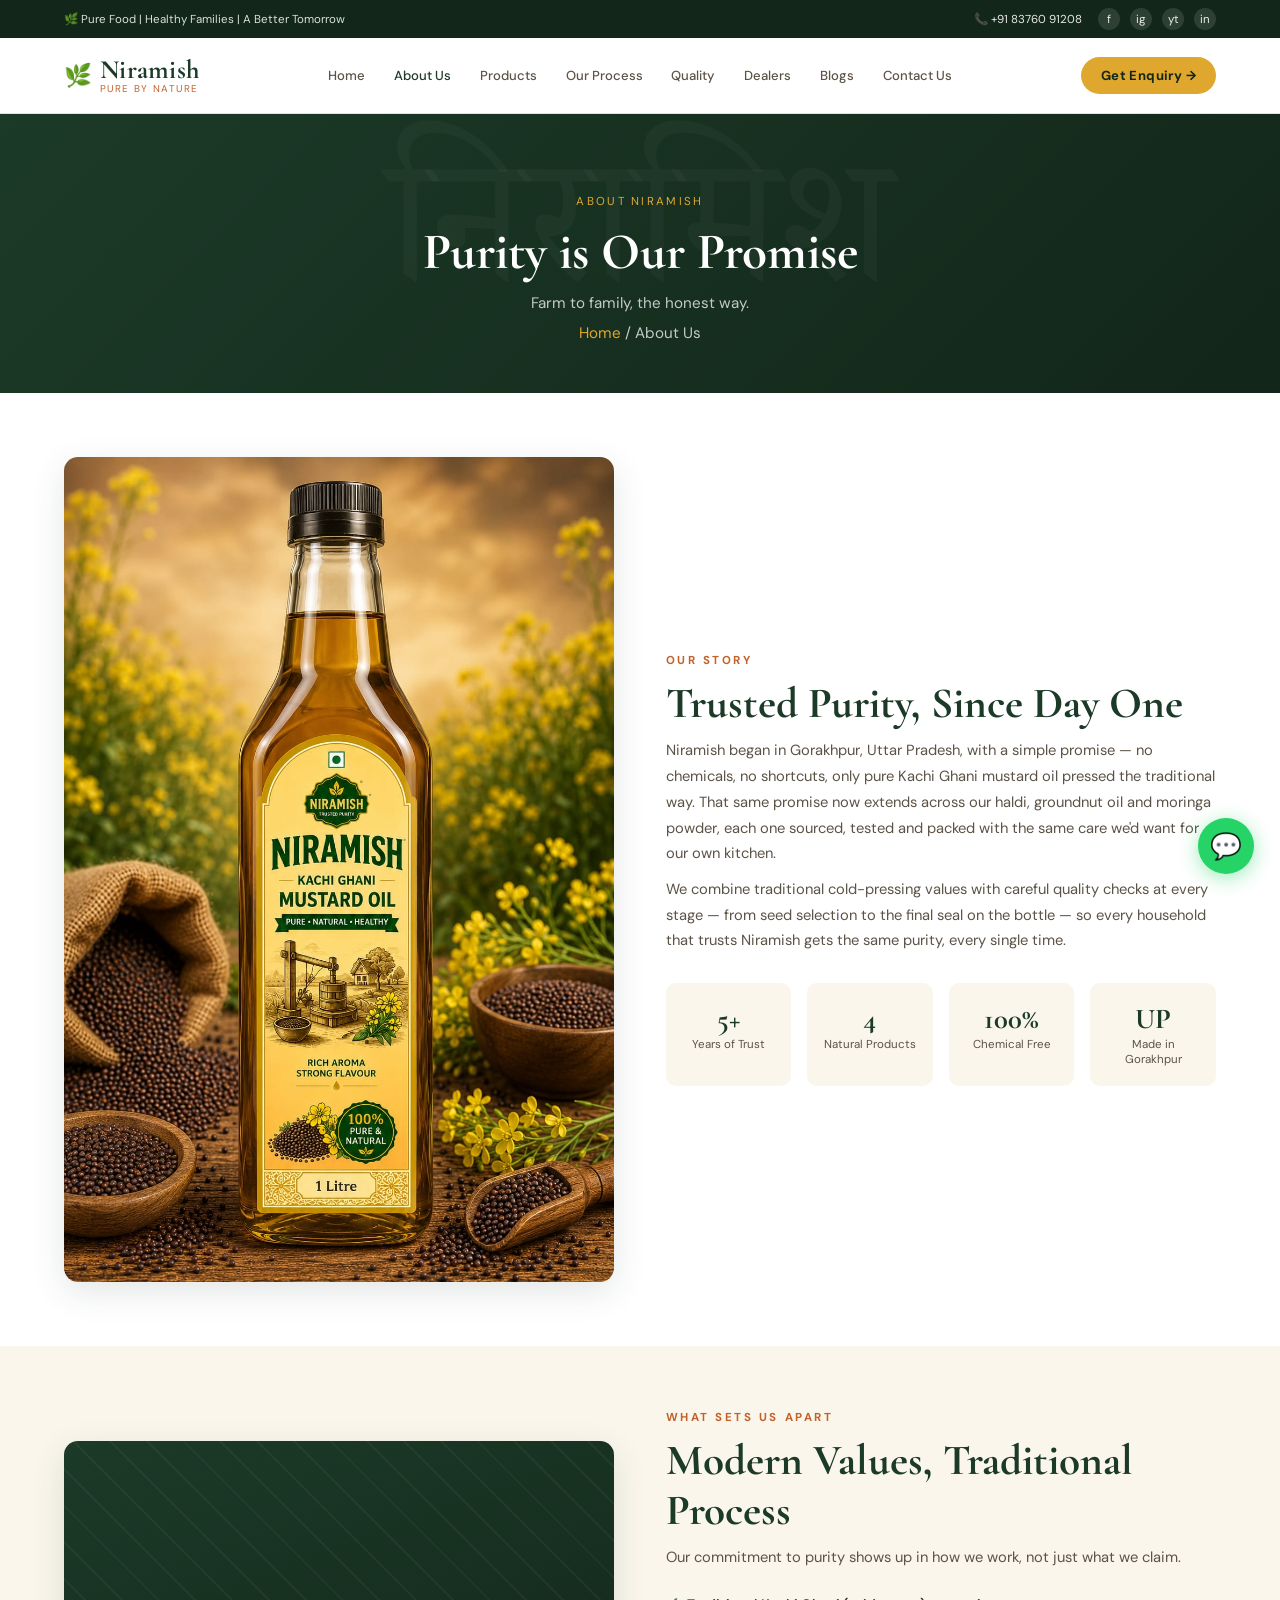
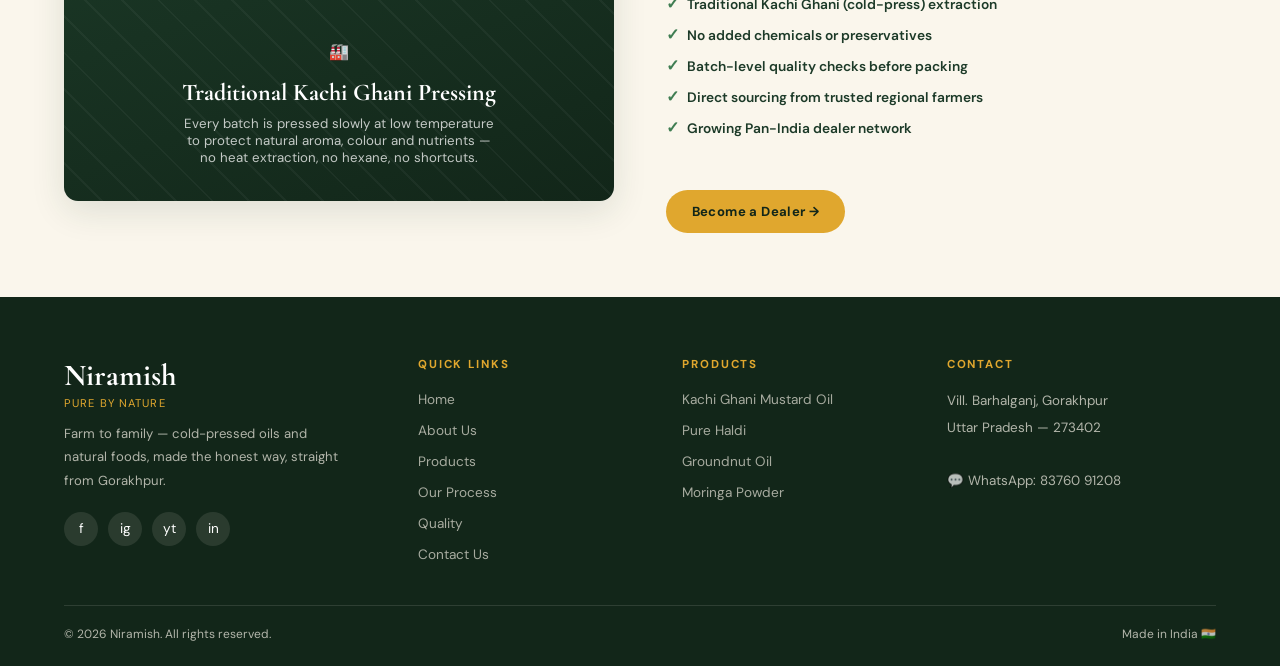
==== about.html @ 28f4dc66 "Upgrade certification badges to seal-style shapes FSSAI (shield), AGMARK (hexagon), ISO (rounded tag" ====
<!DOCTYPE html>
<html lang="en">
<head>
<meta charset="UTF-8"/>
<meta name="viewport" content="width=device-width, initial-scale=1.0"/>
<meta name="color-scheme" content="light"/>
<script>if('scrollRestoration' in history){history.scrollRestoration='manual';}window.scrollTo(0,0);</script>
<title>About Us — Niramish</title>
<meta name="description" content="The story behind Niramish — cold-pressed mustard oil and natural foods made in Gorakhpur, Uttar Pradesh."/>
<link rel="preconnect" href="https://fonts.googleapis.com"/>
<link rel="preconnect" href="https://fonts.gstatic.com" crossorigin/>
<link href="https://fonts.googleapis.com/css2?family=Cormorant+Garamond:ital,wght@0,400;0,600;0,700;1,400&family=DM+Sans:wght@300;400;500;700&family=Noto+Serif+Devanagari:wght@400;600;700&display=swap" rel="stylesheet"/>
<link rel="stylesheet" href="css/style.css"/>

<script src="js/app.js"></script>
</head>
<body>
<div class="topbar">
  <div class="container">
    <div class="topbar-left">
      <span>🌿 Pure Food&nbsp;|&nbsp;Healthy Families&nbsp;|&nbsp;A Better Tomorrow</span>
    </div>
    <div class="topbar-right">
      <a href="https://wa.me/918376091208" target="_blank" rel="noopener">📞 +91 83760 91208</a>
      <div class="topbar-social">
        <a href="#" aria-label="Facebook">f</a>
        <a href="#" aria-label="Instagram">ig</a>
        <a href="#" aria-label="YouTube">yt</a>
        <a href="#" aria-label="LinkedIn">in</a>
      </div>
    </div>
  </div>
</div>

<nav class="nav">
  <div class="container">
    <a href="index.html" class="nav-brand">
      <span class="leaf-icon">🌿</span>
      <div class="nav-brand-text">
        <span class="brand-en en">Niramish</span>
        <span class="brand-tag">Pure by Nature</span>
      </div>
    </a>
    <div class="nav-links">
      <a href="index.html" data-nav="home">Home</a>
      <a href="about.html" data-nav="about" class="active">About Us</a>
      <a href="products.html" data-nav="products">Products</a>
      <a href="process.html" data-nav="process">Our Process</a>
      <a href="quality.html" data-nav="quality">Quality</a>
      <a href="contact.html?tab=dealer" data-nav="dealers">Dealers</a>
      <a href="#" onclick="showToast('Blog coming soon!');return false;">Blogs</a>
      <a href="contact.html" data-nav="contact">Contact Us</a>
    </div>
    <div class="nav-right">
      <a href="contact.html" class="btn-primary" style="padding:10px 20px">Get Enquiry →</a>
      <button class="hamburger" id="hamburgerBtn" aria-label="Menu"><span></span><span></span><span></span></button>
    </div>
  </div>
</nav>

<div class="menu-overlay" id="menuOverlay"></div>
<div class="mobile-menu" id="mobileMenu">
  <div class="mobile-menu-top">
    <a href="index.html" class="nav-brand">
      <span class="leaf-icon">🌿</span>
      <div class="nav-brand-text">
        <span class="brand-en en">Niramish</span>
        <span class="brand-tag">Pure by Nature</span>
      </div>
    </a>
    <button class="mobile-menu-close" id="menuCloseBtn" aria-label="Close">✕</button>
  </div>
  <nav>
    <a class="m-link" href="index.html" data-nav="home">🏠 Home</a>
    <a class="m-link active" href="about.html" data-nav="about">🌱 About Us</a>
    <a class="m-link" href="products.html" data-nav="products">🛍️ Products</a>
    <a class="m-link" href="process.html" data-nav="process">⚙️ Our Process</a>
    <a class="m-link" href="quality.html" data-nav="quality">🛡️ Quality</a>
    <a class="m-link" href="contact.html?tab=dealer" data-nav="dealers">🤝 Dealers</a>
    <a class="m-link" href="#" data-nav="blogs" onclick="showToast('Blog coming soon!');return false;">📰 Blogs</a>
    <a class="m-link" href="contact.html" data-nav="contact">📞 Contact Us</a>
  </nav>
  <a href="contact.html" class="btn-primary m-cta btn-block">Get Enquiry →</a>
  <div class="m-social">
    <a href="#" aria-label="Facebook">f</a>
    <a href="#" aria-label="Instagram">ig</a>
    <a href="#" aria-label="YouTube">yt</a>
    <a href="#" aria-label="LinkedIn">in</a>
  </div>
</div>


<div class="page-header">
  <div class="container">
    <p class="eyebrow">About Niramish</p>
    <h1 class="en">Purity is Our Promise</h1>
    <p>Farm to family, the honest way.</p>
    <p class="breadcrumb"><a href="index.html">Home</a> / About Us</p>
  </div>
</div>

<section class="sec">
  <div class="container about-layout">
    <div class="about-visual">
      <img src="img/mustard1.jpg" alt="Niramish mustard oil, cold-pressed in a mustard field"/>
    </div>
    <div>
      <p class="sec-eyebrow">Our Story</p>
      <h2 class="sec-title">Trusted Purity, Since Day One</h2>
      <p class="sec-desc">Niramish began in Gorakhpur, Uttar Pradesh, with a simple promise — no chemicals, no shortcuts, only pure Kachi Ghani mustard oil pressed the traditional way. That same promise now extends across our haldi, groundnut oil and moringa powder, each one sourced, tested and packed with the same care we'd want for our own kitchen.</p>
      <p class="sec-desc">We combine traditional cold-pressing values with careful quality checks at every stage — from seed selection to the final seal on the bottle — so every household that trusts Niramish gets the same purity, every single time.</p>
      <div class="about-stats">
        <div class="stat-card"><div class="num en">5+</div><div class="lbl">Years of Trust</div></div>
        <div class="stat-card"><div class="num en">4</div><div class="lbl">Natural Products</div></div>
        <div class="stat-card"><div class="num en">100%</div><div class="lbl">Chemical Free</div></div>
        <div class="stat-card"><div class="num en">UP</div><div class="lbl">Made in Gorakhpur</div></div>
      </div>
    </div>
  </div>
</section>

<section class="sec" style="background:var(--warm)">
  <div class="container about-layout">
    <div class="facility-panel">
      <div class="fp-icon">🏭</div>
      <h3 class="en">Traditional Kachi Ghani Pressing</h3>
      <p>Every batch is pressed slowly at low temperature to protect natural aroma, colour and nutrients — no heat extraction, no hexane, no shortcuts.</p>
    </div>
    <div>
      <p class="sec-eyebrow">What Sets Us Apart</p>
      <h2 class="sec-title">Modern Values, Traditional Process</h2>
      <p class="sec-desc" style="margin-bottom:1.4rem">Our commitment to purity shows up in how we work, not just what we claim.</p>
      <div class="pd-features" style="grid-template-columns:1fr">
        <div class="pd-feature"><span class="tick">✓</span> Traditional Kachi Ghani (cold-press) extraction</div>
        <div class="pd-feature"><span class="tick">✓</span> No added chemicals or preservatives</div>
        <div class="pd-feature"><span class="tick">✓</span> Batch-level quality checks before packing</div>
        <div class="pd-feature"><span class="tick">✓</span> Direct sourcing from trusted regional farmers</div>
        <div class="pd-feature"><span class="tick">✓</span> Growing Pan-India dealer network</div>
      </div>
      <a href="contact.html?tab=dealer" class="btn-primary" style="margin-top:1.8rem">Become a Dealer →</a>
    </div>
  </div>
</section>

<footer>
  <div class="container">
    <div class="footer-top">
      <div>
        <div class="foot-brand-en en">Niramish</div>
        <div class="foot-brand-tag">Pure by Nature</div>
        <p class="foot-tagline">Farm to family — cold-pressed oils and natural foods, made the honest way, straight from Gorakhpur.</p>
        <div class="foot-social">
          <a href="#" aria-label="Facebook">f</a>
          <a href="#" aria-label="Instagram">ig</a>
          <a href="#" aria-label="YouTube">yt</a>
          <a href="#" aria-label="LinkedIn">in</a>
        </div>
      </div>
      <div class="foot-col">
        <h4>Quick Links</h4>
        <ul>
          <li><a href="index.html">Home</a></li>
          <li><a href="about.html">About Us</a></li>
          <li><a href="products.html">Products</a></li>
          <li><a href="process.html">Our Process</a></li>
          <li><a href="quality.html">Quality</a></li>
          <li><a href="contact.html">Contact Us</a></li>
        </ul>
      </div>
      <div class="foot-col">
        <h4>Products</h4>
        <ul>
          <li><a href="product.html?id=mustard-oil">Kachi Ghani Mustard Oil</a></li>
          <li><a href="product.html?id=haldi">Pure Haldi</a></li>
          <li><a href="product.html?id=groundnut-oil">Groundnut Oil</a></li>
          <li><a href="product.html?id=moringa">Moringa Powder</a></li>
        </ul>
      </div>
      <div class="foot-col">
        <h4>Contact</h4>
        <div class="foot-contact">
          Vill. Barhalganj, Gorakhpur<br/>Uttar Pradesh — 273402<br/><br/>
          <a href="https://wa.me/918376091208" target="_blank" rel="noopener">💬 WhatsApp: 83760 91208</a>
        </div>
      </div>
    </div>
    <div class="footer-bottom">
      <span>© 2026 Niramish. All rights reserved.</span>
      <span>Made in India 🇮🇳</span>
    </div>
  </div>
</footer>
<a href="https://wa.me/918376091208" class="wa-btn" target="_blank" rel="noopener" aria-label="Chat on WhatsApp">💬</a>


</body>
</html>
---- css/style.css ----
/* ═══════════════════════════════════════════
   NIRAMISH v2 — SHARED STYLES
═══════════════════════════════════════════ */
*{margin:0;padding:0;box-sizing:border-box}
:root{
  color-scheme:light;
  --forest:#1c3a28;
  --forest-dark:#122619;
  --leaf:#3f7d52;
  --gold:#e0a72e;
  --amber:#fdf8f0;
  --terracotta:#c1622b;
  --cream:#fdf8f0;
  --warm:#faf6ec;
  --bark:#5c5347;
  --mist:#e9e2d2;
  --white:#ffffff;
  --radius:6px;
  --shadow:0 10px 34px rgba(28,58,40,.12);
  --transition:all .25s ease;
}
html{scroll-behavior:smooth;font-size:16px}
body{font-family:'DM Sans',sans-serif;background:var(--white);color:var(--forest);overflow-x:hidden;-webkit-text-size-adjust:100%}
img{display:block;max-width:100%}
a{text-decoration:none;color:inherit}
ul{list-style:none}
button{cursor:pointer;font-family:inherit;border:none;background:none}
.en{font-family:'Cormorant Garamond',serif}
.hi{font-family:'Noto Serif Devanagari',serif}
.container{max-width:1280px;margin:0 auto;padding:0 5vw}

/* ── BUTTONS ───────────────────────────── */
.btn-primary{display:inline-flex;align-items:center;gap:8px;background:var(--gold);color:var(--forest-dark);padding:13px 26px;font-size:.82rem;font-weight:700;letter-spacing:.03em;border-radius:50px;transition:var(--transition);border:none;cursor:pointer;white-space:nowrap}
.btn-primary:hover{background:#c8901f;transform:translateY(-1px)}
.btn-outline{display:inline-flex;align-items:center;gap:8px;border:1.5px solid var(--forest);color:var(--forest);padding:12px 24px;font-size:.82rem;font-weight:600;letter-spacing:.03em;border-radius:50px;transition:var(--transition);background:none;cursor:pointer}
.btn-outline:hover{background:var(--forest);color:var(--amber)}
.btn-outline.light{border-color:rgba(255,255,255,.6);color:#fff}
.btn-outline.light:hover{background:#fff;color:var(--forest)}
.btn-block{width:100%;justify-content:center;text-align:center}

/* ── TOP BAR ───────────────────────────── */
.topbar{background:var(--forest-dark);color:rgba(255,255,255,.85);font-size:.72rem;padding:8px 0}
.topbar .container{display:flex;justify-content:space-between;align-items:center;flex-wrap:wrap;gap:6px}
.topbar-left{display:flex;gap:18px;flex-wrap:wrap}
.topbar-right{display:flex;align-items:center;gap:16px}
.topbar-right a{display:flex;align-items:center;gap:5px;color:rgba(255,255,255,.9)}
.topbar-social{display:flex;gap:10px}
.topbar-social a{width:22px;height:22px;border-radius:50%;background:rgba(255,255,255,.12);display:flex;align-items:center;justify-content:center;font-size:.72rem}

/* ── NAV ───────────────────────────────── */
.nav{position:sticky;top:0;z-index:200;background:rgba(255,255,255,.97);backdrop-filter:blur(14px);border-bottom:1px solid var(--mist);height:76px;display:flex;align-items:center}
.nav .container{display:flex;align-items:center;justify-content:space-between;width:100%}
.nav-brand{display:flex;align-items:center;gap:8px}
.nav-brand .leaf-icon{font-size:1.4rem}
.nav-brand-text{display:flex;flex-direction:column;line-height:1}
.nav-brand .brand-en{font-family:'Cormorant Garamond',serif;font-size:1.65rem;font-weight:700;color:var(--forest);letter-spacing:.01em}
.nav-brand .brand-tag{font-size:.62rem;color:var(--terracotta);letter-spacing:.14em;text-transform:uppercase;margin-top:1px}
.nav-links{display:flex;gap:1.8rem;align-items:center}
.nav-links a{font-size:.82rem;font-weight:500;color:var(--bark);transition:color var(--transition)}
.nav-links a:hover,.nav-links a.active{color:var(--forest)}
.nav-right{display:flex;align-items:center;gap:14px}
.hamburger{display:none;flex-direction:column;gap:5px;width:26px}
.hamburger span{height:2px;background:var(--forest);border-radius:2px;transition:var(--transition)}

/* ── MOBILE MENU DRAWER ────────────────── */
.mobile-menu{position:fixed;inset:0;background:#fff;z-index:400;display:flex;flex-direction:column;padding:24px 6vw;transform:translateX(100%);transition:transform .35s ease;overflow-y:auto}
.mobile-menu.open{transform:translateX(0)}
.mobile-menu-top{display:flex;justify-content:space-between;align-items:center;margin-bottom:2.2rem}
.mobile-menu-close{font-size:1.6rem;color:var(--forest);background:none;border:none}
.mobile-menu nav{display:flex;flex-direction:column;gap:.3rem}
.mobile-menu a.m-link{display:flex;align-items:center;gap:12px;padding:14px 10px;font-size:1.05rem;font-weight:600;color:var(--forest);border-radius:8px;transition:var(--transition)}
.mobile-menu a.m-link.active{background:var(--warm);color:var(--terracotta)}
.mobile-menu .m-cta{margin-top:1.5rem}
.mobile-menu .m-social{display:flex;gap:12px;margin-top:2rem}
.mobile-menu .m-social a{width:38px;height:38px;border-radius:50%;background:var(--warm);display:flex;align-items:center;justify-content:center;color:var(--forest)}
.menu-overlay{position:fixed;inset:0;background:rgba(0,0,0,.4);z-index:399;opacity:0;pointer-events:none;transition:opacity .3s}
.menu-overlay.show{opacity:1;pointer-events:auto}

/* ── PAGE HEADER (used on inner pages) ──── */
.page-header{background:linear-gradient(135deg,var(--forest) 0%,var(--forest-dark) 100%);padding:70px 0 50px;text-align:center;position:relative;overflow:hidden}
.page-header::before{content:'निरामिश';font-family:'Noto Serif Devanagari',serif;position:absolute;font-size:14vw;color:rgba(255,255,255,.03);top:50%;left:50%;transform:translate(-50%,-50%);pointer-events:none;white-space:nowrap}
.page-header .eyebrow{color:var(--gold);font-size:.72rem;letter-spacing:.2em;text-transform:uppercase;margin-bottom:.8rem}
.page-header h1{font-family:'Cormorant Garamond',serif;font-size:clamp(2rem,4.5vw,3.2rem);font-weight:700;color:#fff}
.page-header p{color:rgba(255,255,255,.75);margin-top:.6rem;font-size:.95rem}
.breadcrumb{margin-top:1rem;font-size:.78rem;color:rgba(255,255,255,.6)}
.breadcrumb a{color:var(--gold)}

/* ── HERO (home) ───────────────────────── */
.hero{position:relative;background:var(--warm);padding:56px 0 60px;overflow:hidden}
.hero .container{display:grid;grid-template-columns:1.1fr 1fr .6fr;gap:2.4vw;align-items:center}
.hero-eyebrow{display:flex;align-items:center;gap:.7rem;font-size:.72rem;letter-spacing:.22em;text-transform:uppercase;color:var(--leaf);font-weight:700;margin-bottom:1rem}
.hero-eyebrow::before{content:'';display:inline-block;width:26px;height:2px;background:var(--gold)}
.hero-title{font-family:'Cormorant Garamond',serif;font-size:clamp(2.3rem,4.6vw,3.6rem);font-weight:700;line-height:1.08;color:var(--forest)}
.hero-tagline{font-family:'Cormorant Garamond',serif;font-style:italic;color:var(--terracotta);font-size:clamp(1.2rem,2.2vw,1.6rem);margin:.5rem 0 1rem}
.hero-sub{font-size:.95rem;line-height:1.8;color:var(--bark);max-width:440px;margin-bottom:1.7rem}
.hero-btns{display:flex;gap:1rem;flex-wrap:wrap}
.hero-visual{position:relative}
.hero-visual img{width:100%;border-radius:14px;box-shadow:var(--shadow)}
.hero-badge{position:absolute;bottom:14px;left:-6px;background:#fff;border-radius:50%;width:88px;height:88px;display:flex;align-items:center;justify-content:center;text-align:center;font-family:'Cormorant Garamond',serif;font-style:italic;font-weight:700;font-size:.78rem;color:var(--forest);box-shadow:var(--shadow);line-height:1.2;transform:rotate(-8deg)}
/* right-hand vertical feature column (matches reference layout) */
.hero-side-features{display:flex;flex-direction:column;gap:1.6rem}
.hero-side-feature{display:flex;flex-direction:column;align-items:center;text-align:center;gap:8px}
.hero-side-feature .ico{width:52px;height:52px;border-radius:50%;background:#fff;box-shadow:var(--shadow);display:flex;align-items:center;justify-content:center;font-size:1.3rem;flex-shrink:0}
.hero-side-feature span{font-size:.76rem;font-weight:700;color:var(--forest);line-height:1.3}
/* legacy floating-chip variant kept for other pages that may still use it */
.hero-features{position:absolute;right:-14px;top:16px;display:flex;flex-direction:column;gap:12px}
.hero-feature-chip{background:#fff;padding:10px 16px;border-radius:50px;box-shadow:var(--shadow);display:flex;align-items:center;gap:8px;font-size:.78rem;font-weight:600;color:var(--forest);white-space:nowrap}
.hero-feature-chip .ico{width:26px;height:26px;border-radius:50%;background:var(--warm);display:flex;align-items:center;justify-content:center;font-size:.85rem;flex-shrink:0}

/* ── FEATURE STRIP ─────────────────────── */
.feature-strip{background:var(--mist);padding:20px 0}
.feature-strip .container{display:flex;justify-content:space-between;flex-wrap:wrap;gap:14px 2rem}
.feature-strip-item{display:flex;align-items:center;gap:10px;font-size:.82rem;font-weight:600;color:var(--forest)}
.feature-strip-item .ico{width:34px;height:34px;border-radius:50%;background:#fff;display:flex;align-items:center;justify-content:center;font-size:1rem;flex-shrink:0}

/* ── SECTION HEADER ────────────────────── */
.sec{padding:64px 0}
.sec-header{max-width:640px;margin-bottom:2.6rem}
.sec-header.center{margin-left:auto;margin-right:auto;text-align:center}
.sec-eyebrow{font-size:.72rem;letter-spacing:.22em;text-transform:uppercase;color:var(--terracotta);font-weight:700;margin-bottom:.7rem}
.sec-title{font-family:'Cormorant Garamond',serif;font-size:clamp(1.8rem,3.6vw,2.7rem);font-weight:700;color:var(--forest);line-height:1.15}
.sec-desc{color:var(--bark);font-size:.92rem;margin-top:.6rem;line-height:1.75}
.sec-header-row{display:flex;justify-content:space-between;align-items:flex-end;gap:1rem;flex-wrap:wrap;margin-bottom:2.6rem}
.link-arrow{color:var(--terracotta);font-weight:700;font-size:.85rem;white-space:nowrap}

/* ── PRODUCTS GRID ─────────────────────── */
.filter-tabs{display:flex;gap:.6rem;flex-wrap:wrap;margin-bottom:2.2rem}
.filter-tab{padding:9px 20px;border-radius:50px;background:var(--warm);border:1.5px solid var(--mist);font-size:.8rem;font-weight:600;color:var(--forest);transition:var(--transition)}
.filter-tab.active{background:var(--forest);border-color:var(--forest);color:var(--amber)}
.products-grid{display:grid;grid-template-columns:repeat(4,1fr);gap:22px}
.products-grid.four{grid-template-columns:repeat(4,1fr)}
.product-card{background:#fff;border:1px solid var(--mist);border-radius:12px;overflow:hidden;display:flex;flex-direction:column;transition:var(--transition)}
.product-card:hover{box-shadow:var(--shadow);transform:translateY(-3px)}
.card-img-wrap{position:relative;height:230px;overflow:hidden;background:var(--warm)}
.card-img-wrap img{width:100%;height:100%;object-fit:cover;transition:transform .5s ease}
.product-card:hover .card-img-wrap img{transform:scale(1.05)}
.card-badge{position:absolute;top:12px;left:12px;background:var(--terracotta);color:#fff;font-size:.6rem;letter-spacing:.1em;text-transform:uppercase;padding:5px 11px;border-radius:50px;font-weight:700}
.card-body{padding:18px 20px 20px;display:flex;flex-direction:column;flex:1}
.card-cat{font-size:.62rem;letter-spacing:.14em;text-transform:uppercase;color:var(--leaf);font-weight:700;margin-bottom:6px}
.card-name{font-family:'Cormorant Garamond',serif;font-size:1.35rem;font-weight:700;color:var(--forest);line-height:1.15}
.card-name-hi{font-family:'Noto Serif Devanagari',serif;font-size:.78rem;color:var(--terracotta);margin:2px 0 8px}
.card-desc{font-size:.8rem;line-height:1.65;color:var(--bark);margin-bottom:12px;flex:1}
.card-sizes{font-size:.78rem;color:var(--bark);font-weight:600;margin-bottom:14px}
.card-sizes span{color:var(--gold);margin:0 3px}
.card-actions{display:flex;gap:8px}
.card-actions .btn-primary,.card-actions .btn-outline{flex:1;justify-content:center;padding:10px 14px;font-size:.74rem}

/* ── PRODUCT DETAIL ────────────────────── */
.pd-layout{display:grid;grid-template-columns:.95fr 1.05fr;gap:4vw;align-items:flex-start}
.pd-gallery-main{border-radius:14px;overflow:hidden;background:var(--warm);height:460px;box-shadow:var(--shadow)}
.pd-gallery-main img{width:100%;height:100%;object-fit:cover}
.pd-thumbs{display:flex;gap:10px;margin-top:14px}
.pd-thumb{width:74px;height:74px;border-radius:8px;overflow:hidden;border:2px solid transparent;cursor:pointer;opacity:.6;transition:var(--transition)}
.pd-thumb.active{border-color:var(--gold);opacity:1}
.pd-thumb img{width:100%;height:100%;object-fit:cover}
.pd-cat{font-size:.72rem;letter-spacing:.18em;text-transform:uppercase;color:var(--terracotta);font-weight:700;margin-bottom:.6rem}
.pd-title{font-family:'Cormorant Garamond',serif;font-size:clamp(1.9rem,3.6vw,2.8rem);font-weight:700;color:var(--forest)}
.pd-title-hi{font-family:'Noto Serif Devanagari',serif;color:var(--gold);font-size:1.05rem;margin-top:2px}
.pd-desc{color:var(--bark);font-size:.92rem;line-height:1.8;margin:1.1rem 0}
.pd-features{display:grid;grid-template-columns:1fr 1fr;gap:10px 18px;margin-bottom:1.4rem}
.pd-feature{display:flex;align-items:center;gap:8px;font-size:.86rem;color:var(--forest);font-weight:600}
.pd-feature .tick{color:var(--leaf);font-size:1rem}
.pd-size-label{font-size:.78rem;letter-spacing:.1em;text-transform:uppercase;color:var(--bark);font-weight:700;margin-bottom:10px}
.pd-sizes{display:flex;gap:10px;flex-wrap:wrap;margin-bottom:1.6rem}
.pd-size-btn{padding:11px 20px;border-radius:8px;border:1.5px solid var(--mist);background:#fff;font-weight:700;font-size:.85rem;color:var(--forest);transition:var(--transition)}
.pd-size-btn.active{border-color:var(--gold);background:var(--warm);color:var(--terracotta)}
.pd-price{font-family:'Cormorant Garamond',serif;font-size:1.9rem;font-weight:700;color:var(--forest);margin-bottom:1.4rem}
.pd-price small{font-family:'DM Sans',sans-serif;font-size:.8rem;color:var(--bark);font-weight:400}
.pd-cta{display:flex;gap:1rem;flex-wrap:wrap}

/* ── ABOUT ─────────────────────────────── */
.about-layout{display:grid;grid-template-columns:1fr 1fr;gap:4vw;align-items:center}
.about-visual{border-radius:14px;overflow:hidden;box-shadow:var(--shadow)}
.about-stats{display:grid;grid-template-columns:repeat(4,1fr);gap:16px;margin-top:1.8rem}
.stat-card{background:var(--warm);border-radius:10px;padding:18px 12px;text-align:center}
.stat-card .num{font-family:'Cormorant Garamond',serif;font-size:1.8rem;font-weight:700;color:var(--forest)}
.stat-card .lbl{font-size:.72rem;color:var(--bark);margin-top:2px;line-height:1.3}
.facility-panel{border-radius:14px;overflow:hidden;box-shadow:var(--shadow);background:linear-gradient(160deg,var(--forest) 0%,var(--forest-dark) 100%);min-height:360px;display:flex;flex-direction:column;align-items:center;justify-content:flex-end;text-align:center;padding:0 2.5rem 2.2rem;position:relative}
.facility-panel::before{content:'';position:absolute;inset:0;background:repeating-linear-gradient(45deg,rgba(255,255,255,.04) 0 2px,transparent 2px 26px)}
.facility-panel .fp-illustration{width:100%;max-width:320px;margin-top:2.2rem;position:relative}
.facility-panel .fp-illustration svg{width:100%;height:auto;display:block}
.facility-panel h3{font-family:'Cormorant Garamond',serif;color:#fff;font-size:1.5rem;position:relative;margin-top:1rem}
.facility-panel p{color:rgba(255,255,255,.75);font-size:.83rem;margin-top:.5rem;max-width:320px;position:relative}
.facility-panel .fp-note{position:relative;margin-top:.9rem;font-size:.66rem;letter-spacing:.06em;color:rgba(255,255,255,.45);text-transform:uppercase}

/* ── ABOUT ICON GRID (home teaser, matches reference) ─── */
.about-icon-grid{display:grid;grid-template-columns:1fr 1fr;gap:1.4rem 1.2rem;margin-top:1.8rem}
.about-icon-item{display:flex;align-items:flex-start;gap:12px}
.about-icon-item .ico{width:42px;height:42px;border-radius:50%;background:var(--warm);border:1.5px solid var(--mist);display:flex;align-items:center;justify-content:center;font-size:1.15rem;flex-shrink:0}
.about-icon-item strong{display:block;font-size:.86rem;color:var(--forest);font-weight:700;line-height:1.3}

/* ── PROCESS ───────────────────────────── */
.process-list{display:flex;flex-direction:column;max-width:620px;margin:0 auto}
.process-step{display:flex;gap:20px;position:relative;padding-bottom:2.6rem}
.process-step:last-child{padding-bottom:0}
.process-step::before{content:'';position:absolute;left:27px;top:56px;bottom:0;width:2px;background:repeating-linear-gradient(to bottom,var(--mist) 0 6px,transparent 6px 12px)}
.process-step:last-child::before{display:none}
.process-num{width:56px;height:56px;border-radius:50%;background:var(--warm);border:2px solid var(--gold);display:flex;align-items:center;justify-content:center;font-size:1.5rem;flex-shrink:0}
.process-body h3{font-family:'Cormorant Garamond',serif;font-size:1.3rem;font-weight:700;color:var(--forest)}
.process-body p{color:var(--bark);font-size:.85rem;margin-top:4px;line-height:1.7}
.process-teaser-layout{display:grid;grid-template-columns:1fr .4fr;gap:2vw;align-items:stretch}
.process-grid-icons{display:flex;align-items:flex-start;gap:6px;text-align:center;flex-wrap:wrap;justify-content:center;align-self:center}
.pgi{display:flex;flex-direction:column;align-items:center;gap:8px;font-size:.68rem;color:var(--bark);font-weight:700;width:80px}
.pgi .ico{width:52px;height:52px;border-radius:50%;display:flex;align-items:center;justify-content:center;font-size:1.35rem;color:#fff;box-shadow:var(--shadow)}
.pgi-arrow{align-self:center;color:#c9bfa8;font-size:1.3rem;font-weight:700;margin-top:22px}
.process-side-visual{position:relative;border-radius:14px;overflow:hidden;min-height:320px;max-height:380px}
.process-side-visual img{width:100%;height:100%;object-fit:cover;border-radius:14px;position:absolute;inset:0}
.process-side-tag{position:absolute;top:12px;right:14px;font-family:'Cormorant Garamond',serif;font-style:italic;font-weight:700;color:var(--terracotta);font-size:1.15rem;line-height:1.3;text-align:right;text-shadow:0 1px 8px rgba(255,255,255,.8)}

/* ── CERTIFICATIONS ────────────────────── */
.cert-grid{display:grid;grid-template-columns:repeat(4,1fr);gap:18px}
.cert-card{background:#fff;border-radius:12px;padding:24px 14px;text-align:center;border:1px solid var(--mist)}
.cert-card .cert-badge{width:64px;height:64px;margin:0 auto .9rem;display:flex;align-items:center;justify-content:center;font-size:1.3rem;font-weight:800;color:#fff;box-shadow:var(--shadow);border:2px solid rgba(255,255,255,.7);line-height:1;text-align:center}
.cert-badge.shield{border-radius:50% 50% 50% 50% / 45% 45% 55% 55%;clip-path:polygon(50% 0%,100% 20%,100% 60%,50% 100%,0% 60%,0% 20%);font-size:.56rem;letter-spacing:.02em}
.cert-badge.hex{clip-path:polygon(25% 6%,75% 6%,100% 50%,75% 94%,25% 94%,0% 50%);font-size:.5rem;letter-spacing:.01em}
.cert-badge.tag{border-radius:14px;font-size:.9rem}
.cert-badge.leaf-circle{border-radius:50%}
.cert-card h4{font-family:'Cormorant Garamond',serif;font-size:1.05rem;font-weight:700;color:var(--forest)}
.cert-card p{font-size:.74rem;color:var(--bark);margin-top:.3rem}
.cert-dealer-row{display:grid;grid-template-columns:1.3fr 1fr;gap:1.6rem;align-items:stretch}
.cert-dealer-row .cert-grid{grid-template-columns:1fr 1fr}
.cert-dealer-row .dealer-banner{height:100%}
.cert-banner{margin-top:3rem;border-radius:14px;overflow:hidden;background:linear-gradient(120deg,var(--forest) 0%,var(--forest-dark) 100%);padding:3rem 4vw;text-align:center;position:relative}
.cert-banner::before{content:'';position:absolute;inset:0;background:repeating-linear-gradient(45deg,rgba(255,255,255,.03) 0 2px,transparent 2px 26px)}
.cert-banner p.script{font-family:'Cormorant Garamond',serif;font-style:italic;color:var(--gold);font-size:1.5rem;position:relative}

/* ── DEALER / ENQUIRY BANNER ───────────── */
.dealer-banner{border-radius:14px;overflow:hidden;background:linear-gradient(120deg,var(--forest) 0%,var(--leaf) 100%);display:grid;grid-template-columns:1.2fr 1fr;align-items:center;gap:2rem;padding:2.6rem 3vw}
.dealer-banner h3{font-family:'Cormorant Garamond',serif;font-size:1.9rem;color:#fff;font-weight:700}
.dealer-banner p{color:rgba(255,255,255,.8);margin-top:.6rem;font-size:.9rem}
.dealer-visual{display:flex;justify-content:flex-end;gap:14px}
.dealer-visual .dv-circle{width:120px;height:120px;border-radius:50%;background:rgba(255,255,255,.12);display:flex;align-items:center;justify-content:center;font-size:2.4rem}

/* ── CONTACT / ENQUIRY FORM ────────────── */
.contact-layout{display:grid;grid-template-columns:1fr 1.15fr;gap:4vw}
.contact-info-card{background:var(--warm);border-radius:14px;padding:2rem}
.contact-info-card h3{font-family:'Cormorant Garamond',serif;font-size:1.4rem;color:var(--forest);margin-bottom:1.2rem}
.contact-info-row{display:flex;gap:12px;margin-bottom:1.3rem;font-size:.86rem;color:var(--bark);line-height:1.6}
.contact-info-row .ico{width:38px;height:38px;border-radius:50%;background:#fff;display:flex;align-items:center;justify-content:center;flex-shrink:0;font-size:1rem}
.form-tabs{display:flex;gap:8px;margin-bottom:1.6rem;border-bottom:2px solid var(--mist)}
.form-tab{padding:11px 4px;font-size:.88rem;font-weight:700;color:var(--bark);border-bottom:2px solid transparent;margin-bottom:-2px;transition:var(--transition)}
.form-tab.active{color:var(--terracotta);border-color:var(--terracotta)}
.form-grid{display:grid;grid-template-columns:1fr 1fr;gap:14px}
.form-grid .full{grid-column:1/-1}
.field label{display:block;font-size:.76rem;font-weight:700;color:var(--forest);margin-bottom:6px;letter-spacing:.02em}
.field input,.field select,.field textarea{width:100%;padding:12px 14px;border:1.5px solid var(--mist);border-radius:8px;font-family:inherit;font-size:.88rem;color:var(--forest);background:#fff;transition:var(--transition)}
.field input:focus,.field select:focus,.field textarea:focus{outline:none;border-color:var(--gold)}
.field textarea{resize:vertical;min-height:90px}
.form-submit-row{margin-top:1.6rem;display:flex;align-items:center;gap:1rem;flex-wrap:wrap}
.form-note{font-size:.76rem;color:var(--bark)}

/* ── FOOTER ────────────────────────────── */
footer{background:var(--forest-dark);color:rgba(247,242,232,.7);padding:60px 0 24px}
.footer-top{display:grid;grid-template-columns:1.4fr 1fr 1fr 1.2fr;gap:2.5rem;padding-bottom:2.6rem;border-bottom:1px solid rgba(247,242,232,.12)}
.foot-brand-en{font-family:'Cormorant Garamond',serif;font-size:1.9rem;font-weight:700;color:#fff}
.foot-brand-tag{font-size:.7rem;color:var(--gold);letter-spacing:.1em;text-transform:uppercase;margin:2px 0 12px}
.foot-tagline{font-size:.82rem;line-height:1.8;max-width:280px}
.foot-social{display:flex;gap:10px;margin-top:1.2rem}
.foot-social a{width:34px;height:34px;border-radius:50%;background:rgba(247,242,232,.1);display:flex;align-items:center;justify-content:center;color:#fff;font-size:.85rem}
.foot-col h4{font-size:.72rem;letter-spacing:.16em;text-transform:uppercase;color:var(--gold);margin-bottom:16px}
.foot-col ul{display:flex;flex-direction:column;gap:10px}
.foot-col ul li a{font-size:.85rem;color:rgba(247,242,232,.65);transition:color var(--transition)}
.foot-col ul li a:hover{color:#fff}
.foot-contact{font-size:.84rem;line-height:2}
.footer-bottom{display:flex;justify-content:space-between;align-items:center;font-size:.75rem;flex-wrap:wrap;gap:.6rem;padding-top:20px}

/* ── WHATSAPP FLOAT ────────────────────── */
.wa-btn{position:fixed;bottom:26px;right:26px;z-index:250;background:#25d366;color:#fff;width:56px;height:56px;border-radius:50%;display:flex;align-items:center;justify-content:center;font-size:1.6rem;box-shadow:0 4px 20px rgba(37,211,102,.45);transition:var(--transition);text-decoration:none}
.wa-btn:hover{transform:scale(1.08)}

/* ── TOAST ─────────────────────────────── */
.toast{position:fixed;bottom:100px;right:26px;z-index:401;background:var(--forest);color:var(--amber);padding:13px 22px;border-radius:8px;font-size:.85rem;font-weight:600;transform:translateX(200%);transition:transform .3s ease;box-shadow:var(--shadow);max-width:280px}
.toast.show{transform:translateX(0)}

/* ═══════════════════════════════════════════
   RESPONSIVE
═══════════════════════════════════════════ */
@media(max-width:1024px){
  .hero .container{grid-template-columns:1.1fr 1fr}
  .hero-side-features{grid-column:1/-1;flex-direction:row;flex-wrap:wrap;justify-content:flex-start;gap:1.2rem 1.6rem;margin-top:1.2rem}
  .hero-side-feature{flex-direction:row;gap:8px}
  .hero-side-feature .ico{width:40px;height:40px;font-size:1rem}
  .products-grid,.products-grid.four{grid-template-columns:repeat(2,1fr)}
  .about-layout{grid-template-columns:1fr}
  .footer-top{grid-template-columns:1fr 1fr}
  .pd-layout{grid-template-columns:1fr}
  .process-grid-icons{grid-template-columns:repeat(4,1fr)}
  .cert-grid{grid-template-columns:repeat(2,1fr)}
  .process-teaser-layout{grid-template-columns:1fr}
  .process-side-visual{display:none}
  .cert-dealer-row{grid-template-columns:1fr}
}
@media(max-width:768px){
  .topbar-left{display:none}
  .nav-links{display:none}
  .hamburger{display:flex}
  .hero .container{grid-template-columns:1fr}
  .hero{padding:36px 0 44px}
  .hero-visual{order:-1}
  .hero-features{position:static;flex-direction:row;flex-wrap:wrap;margin-top:14px}
  .hero-badge{width:76px;height:76px;font-size:.68rem;bottom:8px;left:-4px}
  .hero-side-features{flex-direction:row;flex-wrap:wrap;justify-content:center;gap:1.4rem 1.8rem;margin-top:6px}
  .hero-side-feature{flex-direction:row;gap:8px}
  .hero-side-feature .ico{width:38px;height:38px;font-size:1rem}
  .feature-strip .container{justify-content:flex-start}
  .sec{padding:44px 0}
  .products-grid,.products-grid.four{grid-template-columns:1fr}
  .card-img-wrap{height:280px}
  .dealer-banner{grid-template-columns:1fr;text-align:center}
  .dealer-visual{justify-content:center}
  .contact-layout{grid-template-columns:1fr}
  .form-grid{grid-template-columns:1fr}
  .footer-top{grid-template-columns:1fr;gap:2rem}
  .process-grid-icons{grid-template-columns:repeat(3,1fr)}
  .pgi-arrow{display:none}
  .cert-grid{grid-template-columns:1fr 1fr}
  .cert-dealer-row .cert-grid{grid-template-columns:1fr 1fr}
  .pd-gallery-main{height:320px}
  .wa-btn{bottom:18px;right:18px;width:50px;height:50px;font-size:1.4rem}
}
@media(max-width:480px){
  .hero-btns,.pd-cta,.card-actions{flex-direction:column}
  .card-actions .btn-primary,.card-actions .btn-outline{width:100%}
  .about-stats{grid-template-columns:1fr 1fr}
  .about-icon-grid{grid-template-columns:1fr}
  .cert-grid{grid-template-columns:1fr 1fr}
}
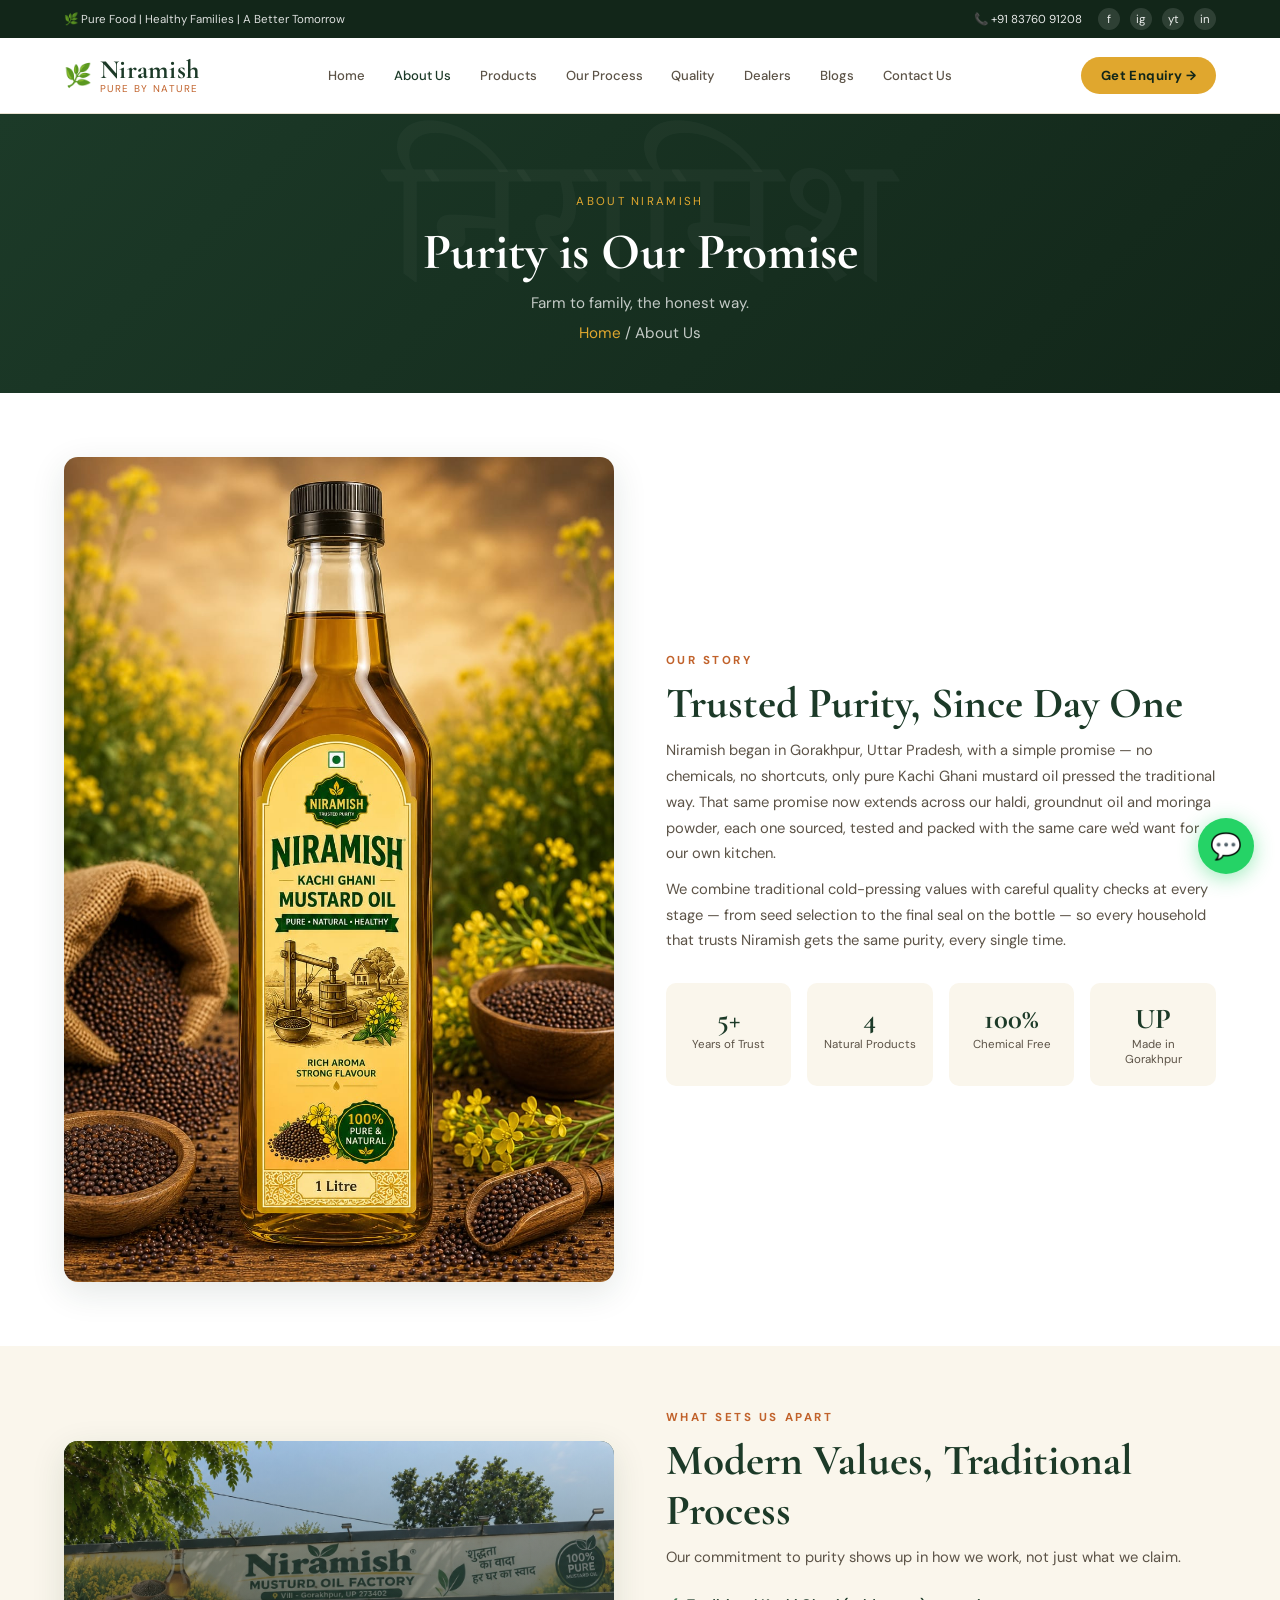
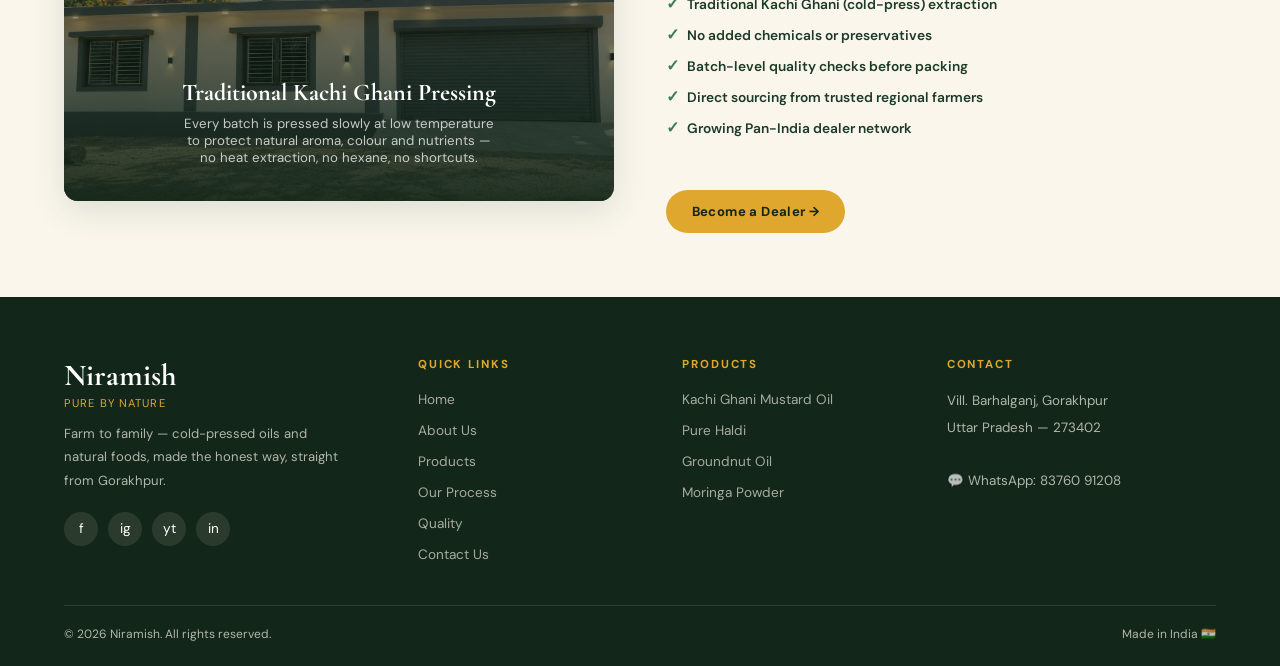
==== commit 3bab1867: "Add real factory photo to Home and About facility sections Co-Authored-By: Claude Sonnet 5 <noreply@" ====
--- a/about.html
+++ b/about.html
@@ -23,9 +23,9 @@
     <div class="topbar-right">
       <a href="https://wa.me/918376091208" target="_blank" rel="noopener">📞 +91 83760 91208</a>
       <div class="topbar-social">
-        <a href="#" aria-label="Facebook">f</a>
-        <a href="#" aria-label="Instagram">ig</a>
-        <a href="#" aria-label="YouTube">yt</a>
+        <a href="https://www.facebook.com/share/19ij89ad7e/" target="_blank" rel="noopener" aria-label="Facebook">f</a>
+        <a href="https://www.instagram.com/niraamish2025?stkn=OTFwZWVtcGhqY3h5" target="_blank" rel="noopener" aria-label="Instagram">ig</a>
+        <a href="https://youtube.com/@niramishfarm2025?si=6-0K39b4vnyodMxp" target="_blank" rel="noopener" aria-label="YouTube">yt</a>
         <a href="#" aria-label="LinkedIn">in</a>
       </div>
     </div>
@@ -82,9 +82,9 @@
   </nav>
   <a href="contact.html" class="btn-primary m-cta btn-block">Get Enquiry →</a>
   <div class="m-social">
-    <a href="#" aria-label="Facebook">f</a>
-    <a href="#" aria-label="Instagram">ig</a>
-    <a href="#" aria-label="YouTube">yt</a>
+    <a href="https://www.facebook.com/share/19ij89ad7e/" target="_blank" rel="noopener" aria-label="Facebook">f</a>
+    <a href="https://www.instagram.com/niraamish2025?stkn=OTFwZWVtcGhqY3h5" target="_blank" rel="noopener" aria-label="Instagram">ig</a>
+    <a href="https://youtube.com/@niramishfarm2025?si=6-0K39b4vnyodMxp" target="_blank" rel="noopener" aria-label="YouTube">yt</a>
     <a href="#" aria-label="LinkedIn">in</a>
   </div>
 </div>
@@ -122,7 +122,8 @@
 <section class="sec" style="background:var(--warm)">
   <div class="container about-layout">
     <div class="facility-panel">
-      <div class="fp-icon">🏭</div>
+      <img class="fp-photo" src="img/factory.jpg" alt="Niramish Mustard Oil Factory, Gorakhpur"/>
+      <div class="fp-overlay"></div>
       <h3 class="en">Traditional Kachi Ghani Pressing</h3>
       <p>Every batch is pressed slowly at low temperature to protect natural aroma, colour and nutrients — no heat extraction, no hexane, no shortcuts.</p>
     </div>
@@ -150,9 +151,9 @@
         <div class="foot-brand-tag">Pure by Nature</div>
         <p class="foot-tagline">Farm to family — cold-pressed oils and natural foods, made the honest way, straight from Gorakhpur.</p>
         <div class="foot-social">
-          <a href="#" aria-label="Facebook">f</a>
-          <a href="#" aria-label="Instagram">ig</a>
-          <a href="#" aria-label="YouTube">yt</a>
+          <a href="https://www.facebook.com/share/19ij89ad7e/" target="_blank" rel="noopener" aria-label="Facebook">f</a>
+          <a href="https://www.instagram.com/niraamish2025?stkn=OTFwZWVtcGhqY3h5" target="_blank" rel="noopener" aria-label="Instagram">ig</a>
+          <a href="https://youtube.com/@niramishfarm2025?si=6-0K39b4vnyodMxp" target="_blank" rel="noopener" aria-label="YouTube">yt</a>
           <a href="#" aria-label="LinkedIn">in</a>
         </div>
       </div>
--- a/css/style.css
+++ b/css/style.css
@@ -177,11 +177,13 @@
 .stat-card .lbl{font-size:.72rem;color:var(--bark);margin-top:2px;line-height:1.3}
 .facility-panel{border-radius:14px;overflow:hidden;box-shadow:var(--shadow);background:linear-gradient(160deg,var(--forest) 0%,var(--forest-dark) 100%);min-height:360px;display:flex;flex-direction:column;align-items:center;justify-content:flex-end;text-align:center;padding:0 2.5rem 2.2rem;position:relative}
 .facility-panel::before{content:'';position:absolute;inset:0;background:repeating-linear-gradient(45deg,rgba(255,255,255,.04) 0 2px,transparent 2px 26px)}
+.facility-panel .fp-photo{position:absolute;inset:0;width:100%;height:100%;object-fit:cover;z-index:0}
+.facility-panel .fp-overlay{position:absolute;inset:0;z-index:1;background:linear-gradient(180deg,rgba(18,38,25,.1) 0%,rgba(18,38,25,.55) 55%,rgba(18,38,25,.94) 100%)}
 .facility-panel .fp-illustration{width:100%;max-width:320px;margin-top:2.2rem;position:relative}
 .facility-panel .fp-illustration svg{width:100%;height:auto;display:block}
-.facility-panel h3{font-family:'Cormorant Garamond',serif;color:#fff;font-size:1.5rem;position:relative;margin-top:1rem}
-.facility-panel p{color:rgba(255,255,255,.75);font-size:.83rem;margin-top:.5rem;max-width:320px;position:relative}
-.facility-panel .fp-note{position:relative;margin-top:.9rem;font-size:.66rem;letter-spacing:.06em;color:rgba(255,255,255,.45);text-transform:uppercase}
+.facility-panel h3{font-family:'Cormorant Garamond',serif;color:#fff;font-size:1.5rem;position:relative;z-index:2;margin-top:1rem}
+.facility-panel p{color:rgba(255,255,255,.75);font-size:.83rem;margin-top:.5rem;max-width:320px;position:relative;z-index:2}
+.facility-panel .fp-note{position:relative;z-index:2;margin-top:.9rem;font-size:.66rem;letter-spacing:.06em;color:rgba(255,255,255,.45);text-transform:uppercase}
 
 /* ── ABOUT ICON GRID (home teaser, matches reference) ─── */
 .about-icon-grid{display:grid;grid-template-columns:1fr 1fr;gap:1.4rem 1.2rem;margin-top:1.8rem}
